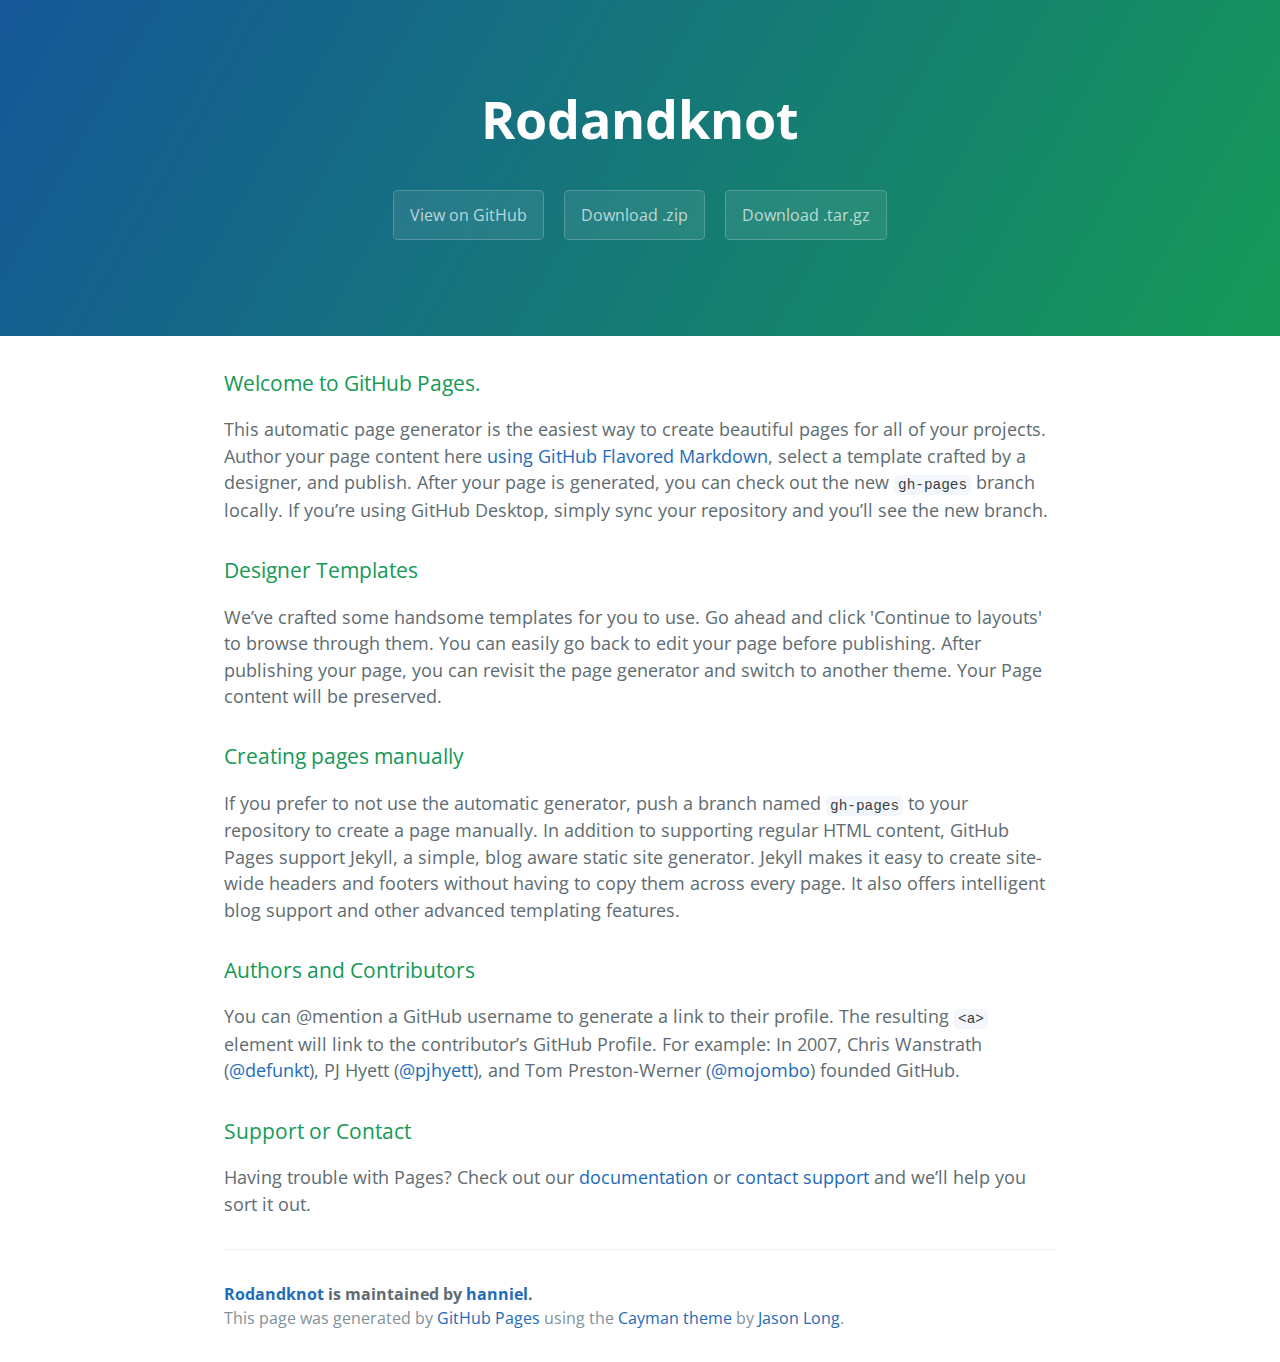
==== index.html @ f172fbc1 "Create gh-pages branch via GitHub" ====
<!DOCTYPE html>
<html lang="en-us">
  <head>
    <meta charset="UTF-8">
    <title>Rodandknot by hanniel</title>
    <meta name="viewport" content="width=device-width, initial-scale=1">
    <link rel="stylesheet" type="text/css" href="stylesheets/normalize.css" media="screen">
    <link href='https://fonts.googleapis.com/css?family=Open+Sans:400,700' rel='stylesheet' type='text/css'>
    <link rel="stylesheet" type="text/css" href="stylesheets/stylesheet.css" media="screen">
    <link rel="stylesheet" type="text/css" href="stylesheets/github-light.css" media="screen">
  </head>
  <body>
    <section class="page-header">
      <h1 class="project-name">Rodandknot</h1>
      <h2 class="project-tagline"></h2>
      <a href="https://github.com/hanniel/rodandknot" class="btn">View on GitHub</a>
      <a href="https://github.com/hanniel/rodandknot/zipball/master" class="btn">Download .zip</a>
      <a href="https://github.com/hanniel/rodandknot/tarball/master" class="btn">Download .tar.gz</a>
    </section>

    <section class="main-content">
      <h3>
<a id="welcome-to-github-pages" class="anchor" href="#welcome-to-github-pages" aria-hidden="true"><span aria-hidden="true" class="octicon octicon-link"></span></a>Welcome to GitHub Pages.</h3>

<p>This automatic page generator is the easiest way to create beautiful pages for all of your projects. Author your page content here <a href="https://guides.github.com/features/mastering-markdown/">using GitHub Flavored Markdown</a>, select a template crafted by a designer, and publish. After your page is generated, you can check out the new <code>gh-pages</code> branch locally. If you’re using GitHub Desktop, simply sync your repository and you’ll see the new branch.</p>

<h3>
<a id="designer-templates" class="anchor" href="#designer-templates" aria-hidden="true"><span aria-hidden="true" class="octicon octicon-link"></span></a>Designer Templates</h3>

<p>We’ve crafted some handsome templates for you to use. Go ahead and click 'Continue to layouts' to browse through them. You can easily go back to edit your page before publishing. After publishing your page, you can revisit the page generator and switch to another theme. Your Page content will be preserved.</p>

<h3>
<a id="creating-pages-manually" class="anchor" href="#creating-pages-manually" aria-hidden="true"><span aria-hidden="true" class="octicon octicon-link"></span></a>Creating pages manually</h3>

<p>If you prefer to not use the automatic generator, push a branch named <code>gh-pages</code> to your repository to create a page manually. In addition to supporting regular HTML content, GitHub Pages support Jekyll, a simple, blog aware static site generator. Jekyll makes it easy to create site-wide headers and footers without having to copy them across every page. It also offers intelligent blog support and other advanced templating features.</p>

<h3>
<a id="authors-and-contributors" class="anchor" href="#authors-and-contributors" aria-hidden="true"><span aria-hidden="true" class="octicon octicon-link"></span></a>Authors and Contributors</h3>

<p>You can @mention a GitHub username to generate a link to their profile. The resulting <code>&lt;a&gt;</code> element will link to the contributor’s GitHub Profile. For example: In 2007, Chris Wanstrath (<a href="https://github.com/defunkt" class="user-mention">@defunkt</a>), PJ Hyett (<a href="https://github.com/pjhyett" class="user-mention">@pjhyett</a>), and Tom Preston-Werner (<a href="https://github.com/mojombo" class="user-mention">@mojombo</a>) founded GitHub.</p>

<h3>
<a id="support-or-contact" class="anchor" href="#support-or-contact" aria-hidden="true"><span aria-hidden="true" class="octicon octicon-link"></span></a>Support or Contact</h3>

<p>Having trouble with Pages? Check out our <a href="https://help.github.com/pages">documentation</a> or <a href="https://github.com/contact">contact support</a> and we’ll help you sort it out.</p>

      <footer class="site-footer">
        <span class="site-footer-owner"><a href="https://github.com/hanniel/rodandknot">Rodandknot</a> is maintained by <a href="https://github.com/hanniel">hanniel</a>.</span>

        <span class="site-footer-credits">This page was generated by <a href="https://pages.github.com">GitHub Pages</a> using the <a href="https://github.com/jasonlong/cayman-theme">Cayman theme</a> by <a href="https://twitter.com/jasonlong">Jason Long</a>.</span>
      </footer>

    </section>

  
  </body>
</html>
---- stylesheets/stylesheet.css ----
* {
  box-sizing: border-box; }

body {
  padding: 0;
  margin: 0;
  font-family: "Open Sans", "Helvetica Neue", Helvetica, Arial, sans-serif;
  font-size: 16px;
  line-height: 1.5;
  color: #606c71; }

a {
  color: #1e6bb8;
  text-decoration: none; }
  a:hover {
    text-decoration: underline; }

.btn {
  display: inline-block;
  margin-bottom: 1rem;
  color: rgba(255, 255, 255, 0.7);
  background-color: rgba(255, 255, 255, 0.08);
  border-color: rgba(255, 255, 255, 0.2);
  border-style: solid;
  border-width: 1px;
  border-radius: 0.3rem;
  transition: color 0.2s, background-color 0.2s, border-color 0.2s; }
  .btn + .btn {
    margin-left: 1rem; }

.btn:hover {
  color: rgba(255, 255, 255, 0.8);
  text-decoration: none;
  background-color: rgba(255, 255, 255, 0.2);
  border-color: rgba(255, 255, 255, 0.3); }

@media screen and (min-width: 64em) {
  .btn {
    padding: 0.75rem 1rem; } }

@media screen and (min-width: 42em) and (max-width: 64em) {
  .btn {
    padding: 0.6rem 0.9rem;
    font-size: 0.9rem; } }

@media screen and (max-width: 42em) {
  .btn {
    display: block;
    width: 100%;
    padding: 0.75rem;
    font-size: 0.9rem; }
    .btn + .btn {
      margin-top: 1rem;
      margin-left: 0; } }

.page-header {
  color: #fff;
  text-align: center;
  background-color: #159957;
  background-image: linear-gradient(120deg, #155799, #159957); }

@media screen and (min-width: 64em) {
  .page-header {
    padding: 5rem 6rem; } }

@media screen and (min-width: 42em) and (max-width: 64em) {
  .page-header {
    padding: 3rem 4rem; } }

@media screen and (max-width: 42em) {
  .page-header {
    padding: 2rem 1rem; } }

.project-name {
  margin-top: 0;
  margin-bottom: 0.1rem; }

@media screen and (min-width: 64em) {
  .project-name {
    font-size: 3.25rem; } }

@media screen and (min-width: 42em) and (max-width: 64em) {
  .project-name {
    font-size: 2.25rem; } }

@media screen and (max-width: 42em) {
  .project-name {
    font-size: 1.75rem; } }

.project-tagline {
  margin-bottom: 2rem;
  font-weight: normal;
  opacity: 0.7; }

@media screen and (min-width: 64em) {
  .project-tagline {
    font-size: 1.25rem; } }

@media screen and (min-width: 42em) and (max-width: 64em) {
  .project-tagline {
    font-size: 1.15rem; } }

@media screen and (max-width: 42em) {
  .project-tagline {
    font-size: 1rem; } }

.main-content :first-child {
  margin-top: 0; }
.main-content img {
  max-width: 100%; }
.main-content h1, .main-content h2, .main-content h3, .main-content h4, .main-content h5, .main-content h6 {
  margin-top: 2rem;
  margin-bottom: 1rem;
  font-weight: normal;
  color: #159957; }
.main-content p {
  margin-bottom: 1em; }
.main-content code {
  padding: 2px 4px;
  font-family: Consolas, "Liberation Mono", Menlo, Courier, monospace;
  font-size: 0.9rem;
  color: #383e41;
  background-color: #f3f6fa;
  border-radius: 0.3rem; }
.main-content pre {
  padding: 0.8rem;
  margin-top: 0;
  margin-bottom: 1rem;
  font: 1rem Consolas, "Liberation Mono", Menlo, Courier, monospace;
  color: #567482;
  word-wrap: normal;
  background-color: #f3f6fa;
  border: solid 1px #dce6f0;
  border-radius: 0.3rem; }
  .main-content pre > code {
    padding: 0;
    margin: 0;
    font-size: 0.9rem;
    color: #567482;
    word-break: normal;
    white-space: pre;
    background: transparent;
    border: 0; }
.main-content .highlight {
  margin-bottom: 1rem; }
  .main-content .highlight pre {
    margin-bottom: 0;
    word-break: normal; }
.main-content .highlight pre, .main-content pre {
  padding: 0.8rem;
  overflow: auto;
  font-size: 0.9rem;
  line-height: 1.45;
  border-radius: 0.3rem; }
.main-content pre code, .main-content pre tt {
  display: inline;
  max-width: initial;
  padding: 0;
  margin: 0;
  overflow: initial;
  line-height: inherit;
  word-wrap: normal;
  background-color: transparent;
  border: 0; }
  .main-content pre code:before, .main-content pre code:after, .main-content pre tt:before, .main-content pre tt:after {
    content: normal; }
.main-content ul, .main-content ol {
  margin-top: 0; }
.main-content blockquote {
  padding: 0 1rem;
  margin-left: 0;
  color: #819198;
  border-left: 0.3rem solid #dce6f0; }
  .main-content blockquote > :first-child {
    margin-top: 0; }
  .main-content blockquote > :last-child {
    margin-bottom: 0; }
.main-content table {
  display: block;
  width: 100%;
  overflow: auto;
  word-break: normal;
  word-break: keep-all; }
  .main-content table th {
    font-weight: bold; }
  .main-content table th, .main-content table td {
    padding: 0.5rem 1rem;
    border: 1px solid #e9ebec; }
.main-content dl {
  padding: 0; }
  .main-content dl dt {
    padding: 0;
    margin-top: 1rem;
    font-size: 1rem;
    font-weight: bold; }
  .main-content dl dd {
    padding: 0;
    margin-bottom: 1rem; }
.main-content hr {
  height: 2px;
  padding: 0;
  margin: 1rem 0;
  background-color: #eff0f1;
  border: 0; }

@media screen and (min-width: 64em) {
  .main-content {
    max-width: 64rem;
    padding: 2rem 6rem;
    margin: 0 auto;
    font-size: 1.1rem; } }

@media screen and (min-width: 42em) and (max-width: 64em) {
  .main-content {
    padding: 2rem 4rem;
    font-size: 1.1rem; } }

@media screen and (max-width: 42em) {
  .main-content {
    padding: 2rem 1rem;
    font-size: 1rem; } }

.site-footer {
  padding-top: 2rem;
  margin-top: 2rem;
  border-top: solid 1px #eff0f1; }

.site-footer-owner {
  display: block;
  font-weight: bold; }

.site-footer-credits {
  color: #819198; }

@media screen and (min-width: 64em) {
  .site-footer {
    font-size: 1rem; } }

@media screen and (min-width: 42em) and (max-width: 64em) {
  .site-footer {
    font-size: 1rem; } }

@media screen and (max-width: 42em) {
  .site-footer {
    font-size: 0.9rem; } }
---- stylesheets/github-light.css ----
/*
The MIT License (MIT)

Copyright (c) 2016 GitHub, Inc.

Permission is hereby granted, free of charge, to any person obtaining a copy
of this software and associated documentation files (the "Software"), to deal
in the Software without restriction, including without limitation the rights
to use, copy, modify, merge, publish, distribute, sublicense, and/or sell
copies of the Software, and to permit persons to whom the Software is
furnished to do so, subject to the following conditions:

The above copyright notice and this permission notice shall be included in all
copies or substantial portions of the Software.

THE SOFTWARE IS PROVIDED "AS IS", WITHOUT WARRANTY OF ANY KIND, EXPRESS OR
IMPLIED, INCLUDING BUT NOT LIMITED TO THE WARRANTIES OF MERCHANTABILITY,
FITNESS FOR A PARTICULAR PURPOSE AND NONINFRINGEMENT. IN NO EVENT SHALL THE
AUTHORS OR COPYRIGHT HOLDERS BE LIABLE FOR ANY CLAIM, DAMAGES OR OTHER
LIABILITY, WHETHER IN AN ACTION OF CONTRACT, TORT OR OTHERWISE, ARISING FROM,
OUT OF OR IN CONNECTION WITH THE SOFTWARE OR THE USE OR OTHER DEALINGS IN THE
SOFTWARE.

*/

.pl-c /* comment */ {
  color: #969896;
}

.pl-c1 /* constant, variable.other.constant, support, meta.property-name, support.constant, support.variable, meta.module-reference, markup.raw, meta.diff.header */,
.pl-s .pl-v /* string variable */ {
  color: #0086b3;
}

.pl-e /* entity */,
.pl-en /* entity.name */ {
  color: #795da3;
}

.pl-smi /* variable.parameter.function, storage.modifier.package, storage.modifier.import, storage.type.java, variable.other */,
.pl-s .pl-s1 /* string source */ {
  color: #333;
}

.pl-ent /* entity.name.tag */ {
  color: #63a35c;
}

.pl-k /* keyword, storage, storage.type */ {
  color: #a71d5d;
}

.pl-s /* string */,
.pl-pds /* punctuation.definition.string, string.regexp.character-class */,
.pl-s .pl-pse .pl-s1 /* string punctuation.section.embedded source */,
.pl-sr /* string.regexp */,
.pl-sr .pl-cce /* string.regexp constant.character.escape */,
.pl-sr .pl-sre /* string.regexp source.ruby.embedded */,
.pl-sr .pl-sra /* string.regexp string.regexp.arbitrary-repitition */ {
  color: #183691;
}

.pl-v /* variable */ {
  color: #ed6a43;
}

.pl-id /* invalid.deprecated */ {
  color: #b52a1d;
}

.pl-ii /* invalid.illegal */ {
  color: #f8f8f8;
  background-color: #b52a1d;
}

.pl-sr .pl-cce /* string.regexp constant.character.escape */ {
  font-weight: bold;
  color: #63a35c;
}

.pl-ml /* markup.list */ {
  color: #693a17;
}

.pl-mh /* markup.heading */,
.pl-mh .pl-en /* markup.heading entity.name */,
.pl-ms /* meta.separator */ {
  font-weight: bold;
  color: #1d3e81;
}

.pl-mq /* markup.quote */ {
  color: #008080;
}

.pl-mi /* markup.italic */ {
  font-style: italic;
  color: #333;
}

.pl-mb /* markup.bold */ {
  font-weight: bold;
  color: #333;
}

.pl-md /* markup.deleted, meta.diff.header.from-file */ {
  color: #bd2c00;
  background-color: #ffecec;
}

.pl-mi1 /* markup.inserted, meta.diff.header.to-file */ {
  color: #55a532;
  background-color: #eaffea;
}

.pl-mdr /* meta.diff.range */ {
  font-weight: bold;
  color: #795da3;
}

.pl-mo /* meta.output */ {
  color: #1d3e81;
}
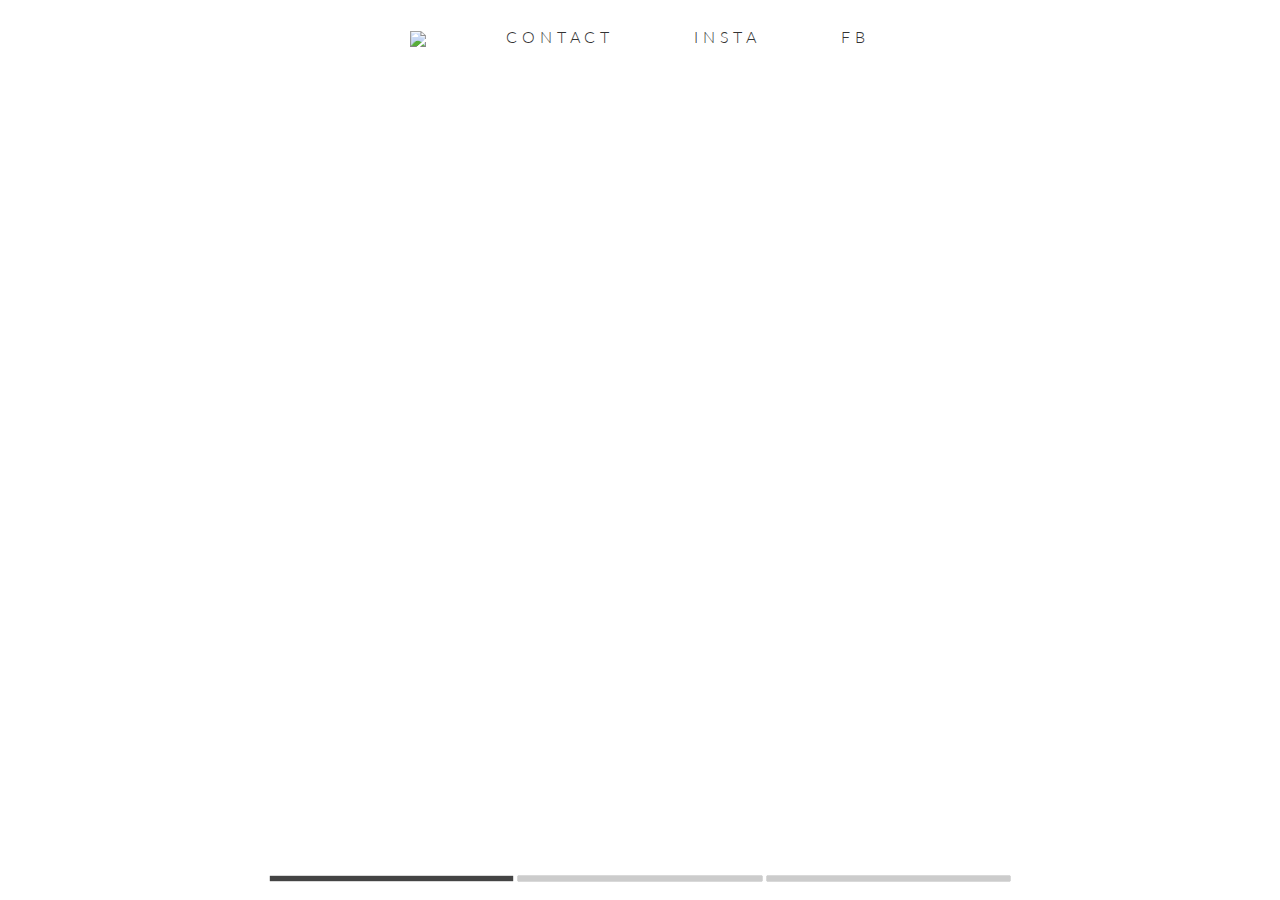
==== commit e30f8d04: "Add files via upload" ====
--- a/index.html
+++ b/index.html
@@ -1,57 +1,84 @@
-<!DOCTYPE html>
-<html lang="en-us">
-  <head>
-    <meta charset="UTF-8">
-    <title>Rodandknot by hanniel</title>
-    <meta name="viewport" content="width=device-width, initial-scale=1">
-    <link rel="stylesheet" type="text/css" href="stylesheets/normalize.css" media="screen">
-    <link href='https://fonts.googleapis.com/css?family=Open+Sans:400,700' rel='stylesheet' type='text/css'>
-    <link rel="stylesheet" type="text/css" href="stylesheets/stylesheet.css" media="screen">
-    <link rel="stylesheet" type="text/css" href="stylesheets/github-light.css" media="screen">
-  </head>
-  <body>
-    <section class="page-header">
-      <h1 class="project-name">Rodandknot</h1>
-      <h2 class="project-tagline"></h2>
-      <a href="https://github.com/hanniel/rodandknot" class="btn">View on GitHub</a>
-      <a href="https://github.com/hanniel/rodandknot/zipball/master" class="btn">Download .zip</a>
-      <a href="https://github.com/hanniel/rodandknot/tarball/master" class="btn">Download .tar.gz</a>
-    </section>
-
-    <section class="main-content">
-      <h3>
-<a id="welcome-to-github-pages" class="anchor" href="#welcome-to-github-pages" aria-hidden="true"><span aria-hidden="true" class="octicon octicon-link"></span></a>Welcome to GitHub Pages.</h3>
-
-<p>This automatic page generator is the easiest way to create beautiful pages for all of your projects. Author your page content here <a href="https://guides.github.com/features/mastering-markdown/">using GitHub Flavored Markdown</a>, select a template crafted by a designer, and publish. After your page is generated, you can check out the new <code>gh-pages</code> branch locally. If you’re using GitHub Desktop, simply sync your repository and you’ll see the new branch.</p>
-
-<h3>
-<a id="designer-templates" class="anchor" href="#designer-templates" aria-hidden="true"><span aria-hidden="true" class="octicon octicon-link"></span></a>Designer Templates</h3>
-
-<p>We’ve crafted some handsome templates for you to use. Go ahead and click 'Continue to layouts' to browse through them. You can easily go back to edit your page before publishing. After publishing your page, you can revisit the page generator and switch to another theme. Your Page content will be preserved.</p>
-
-<h3>
-<a id="creating-pages-manually" class="anchor" href="#creating-pages-manually" aria-hidden="true"><span aria-hidden="true" class="octicon octicon-link"></span></a>Creating pages manually</h3>
-
-<p>If you prefer to not use the automatic generator, push a branch named <code>gh-pages</code> to your repository to create a page manually. In addition to supporting regular HTML content, GitHub Pages support Jekyll, a simple, blog aware static site generator. Jekyll makes it easy to create site-wide headers and footers without having to copy them across every page. It also offers intelligent blog support and other advanced templating features.</p>
-
-<h3>
-<a id="authors-and-contributors" class="anchor" href="#authors-and-contributors" aria-hidden="true"><span aria-hidden="true" class="octicon octicon-link"></span></a>Authors and Contributors</h3>
-
-<p>You can @mention a GitHub username to generate a link to their profile. The resulting <code>&lt;a&gt;</code> element will link to the contributor’s GitHub Profile. For example: In 2007, Chris Wanstrath (<a href="https://github.com/defunkt" class="user-mention">@defunkt</a>), PJ Hyett (<a href="https://github.com/pjhyett" class="user-mention">@pjhyett</a>), and Tom Preston-Werner (<a href="https://github.com/mojombo" class="user-mention">@mojombo</a>) founded GitHub.</p>
-
-<h3>
-<a id="support-or-contact" class="anchor" href="#support-or-contact" aria-hidden="true"><span aria-hidden="true" class="octicon octicon-link"></span></a>Support or Contact</h3>
-
-<p>Having trouble with Pages? Check out our <a href="https://help.github.com/pages">documentation</a> or <a href="https://github.com/contact">contact support</a> and we’ll help you sort it out.</p>
-
-      <footer class="site-footer">
-        <span class="site-footer-owner"><a href="https://github.com/hanniel/rodandknot">Rodandknot</a> is maintained by <a href="https://github.com/hanniel">hanniel</a>.</span>
-
-        <span class="site-footer-credits">This page was generated by <a href="https://pages.github.com">GitHub Pages</a> using the <a href="https://github.com/jasonlong/cayman-theme">Cayman theme</a> by <a href="https://twitter.com/jasonlong">Jason Long</a>.</span>
-      </footer>
-
-    </section>
-
-  
-  </body>
-</html>
+<!doctype html>
+<html lang="en">
+<head>
+<meta charset="UTF-8">
+<title>Rod and Knot</title>
+<link rel="stylesheet" href="css/idangerous.swiper.css">
+<link rel="icon"
+      type="image/png"
+      href="img/favicon.png" />
+<link href='http://fonts.googleapis.com/css?family=Lato:400,300,700,900,400italic' rel='stylesheet' type='text/css'>
+<style>
+.device {
+	width: 100%;
+	height: 100%;
+	background: white;
+	position: absolute;
+}
+.swiper-container {
+	height: 100%;
+	width:100%;
+}
+/*.content-slide {
+	padding: 20px;
+	color: #fff;
+}*/
+
+.pagination {
+	position: absolute;
+	left: 0;
+	text-align: center;
+	bottom: 12px;
+	width: 100%;
+}
+.swiper-pagination-switch {
+	display: inline-block;
+	width: 19%;
+	height: 5px;
+	border-radius: 0px;
+	background: #CCC;
+	margin: 0 .2%;
+	cursor: pointer;
+	-moz-box-shadow: 0 0 1px 0px #222;
+	-webkit-box-shadow: 0 0 1px 0px#222;
+	box-shadow: 0 0 1px 0px #222;
+}
+.swiper-active-switch {
+	background: #444;
+}
+</style>
+<link href="css/style.css" rel="stylesheet" type="text/css">
+</head>
+ <div id="nav"><a href="index.html"><br> <img style="height:26px;width:auto; margin-bottom:-4px;" src="img/logo.png"></a><a href="contact.html">Contact</a><a href="http://instagram.com/rodandknot" target="_blank">Insta</a><a href="http://facebook.com/rodandknot" target="_blank">FB</a></div>
+<body>
+
+<!--
+<div id="welcome">
+<a href="projects.html">Rod & Knot</a>
+</div>
+-->
+
+<div class="device">
+  <div class="swiper-container">
+    <div class="swiper-wrapper">
+      <div class="swiper-slide"> <img src="img/1611_Rod-and-Knot-Produktfoto_1.png"> </div>
+      <div class="swiper-slide"> <img src="img/1611_Rod-and-Knot-Produktfoto_2.png"> </div>
+      <div class="swiper-slide"> <img src="img/1611_Rod-and-Knot-Produktfoto_4.png"> </div>
+    </div>
+  </div>
+</div>
+<div class="pagination"></div>
+</div>
+<script src="js/jquery-1.10.1.min.js"></script>
+<script src="js/idangerous.swiper-2.1.min.js"></script>
+<script>
+  var mySwiper = new Swiper('.swiper-container',{
+    pagination: '.pagination',
+    loop:true,
+    grabCursor: true,
+    paginationClickable: true
+  })
+
+  </script>
+</body>
+</html>
--- a/css/style.css
+++ b/css/style.css
@@ -0,0 +1,129 @@
+body {
+	margin: 0;
+	width="100%"
+	font-family: 'Lato', sans-serif;
+	font-size: 100%;
+	line-height: 1.5;
+}
+#nav {
+	left:0;
+	top:0;
+	position: absolute;
+	width: 100%;
+	height: 80px;
+	z-index: 3;
+	background-color: white;
+	text-align: center;
+	padding:0px;
+	margin:0;
+}
+#nav a {
+	color: #333;
+	font-family: 'Lato', sans-serif;
+	font-weight: 300;
+	text-decoration: none;
+	font-size: 16px;
+	text-transform: uppercase;
+	margin: 0 0px 0 80px;
+	letter-spacing: 0.3em;
+}
+#nav a:hover {
+	border-bottom: 2px solid #000;
+}
+
+#nav a:active {
+	border-bottom: 2px solid #000;
+}
+#nav img{
+	border: none;
+}
+#nav img:hover {
+	border: none;
+	opacity: .5;
+}
+
+
+@media screen and (max-width: 1100px) {
+#nav {
+	left:0;
+	top:0;
+	position: absolute;
+	width: 100%;
+	height: 100px;
+	z-index: 3;
+	background-color: white;
+	text-align: center;
+	padding:0px;
+	margin:0;
+}
+#nav a {
+	color: #333;
+	font-family: 'Lato', sans-serif;
+	font-weight: 300;
+	text-decoration: none;
+	font-size: 20px;
+	text-transform: uppercase;
+	margin: 0 0px 0 60px;
+	letter-spacing: 0.3em;
+}
+#nav a:hover {
+	border-bottom: 2px solid #000;
+}
+
+#nav a:active {
+	border-bottom: 2px solid #000;
+}
+#nav img{
+	border: none;
+}
+#nav img:hover {
+	border: none;
+	opacity: .5;
+}
+}
+/*
+#welcome{
+	height: auto;
+	width: auto;
+	margin-top:23%;
+	margin-left: 61%;
+	position: fixed;
+	z-index: 3;
+}
+#welcome a{
+	font-family: 'Lato', sans-serif;
+	background-color: #000;
+	font-size: 28px;
+	font-weight: bold;
+	text-transform: uppercase;
+	color: #FFF;
+	text-align: left;
+	text-decoration:none;
+	-webkit-transition: all 1s ease;
+	-moz-transition: all 1s ease;
+	-o-transition: all 1s ease;
+	-ms-transition: all 1s ease;
+	transition: all 1s ease;
+}
+#welcome a:hover{
+	font-size: 29px;
+}
+*/
+
+
+#footer {
+	bottom:0;
+	left:0;
+	float: left;
+	margin-top:30px;
+	border-top: 1px solid #555;
+	position: absolute;
+	padding-top: 20px;
+	background-color: white;
+	font-size: 10px;
+	letter-spacing: 0.2em;
+	height: 50px;
+	text-align: center;
+	width: 100%;
+	color: #555;
+}
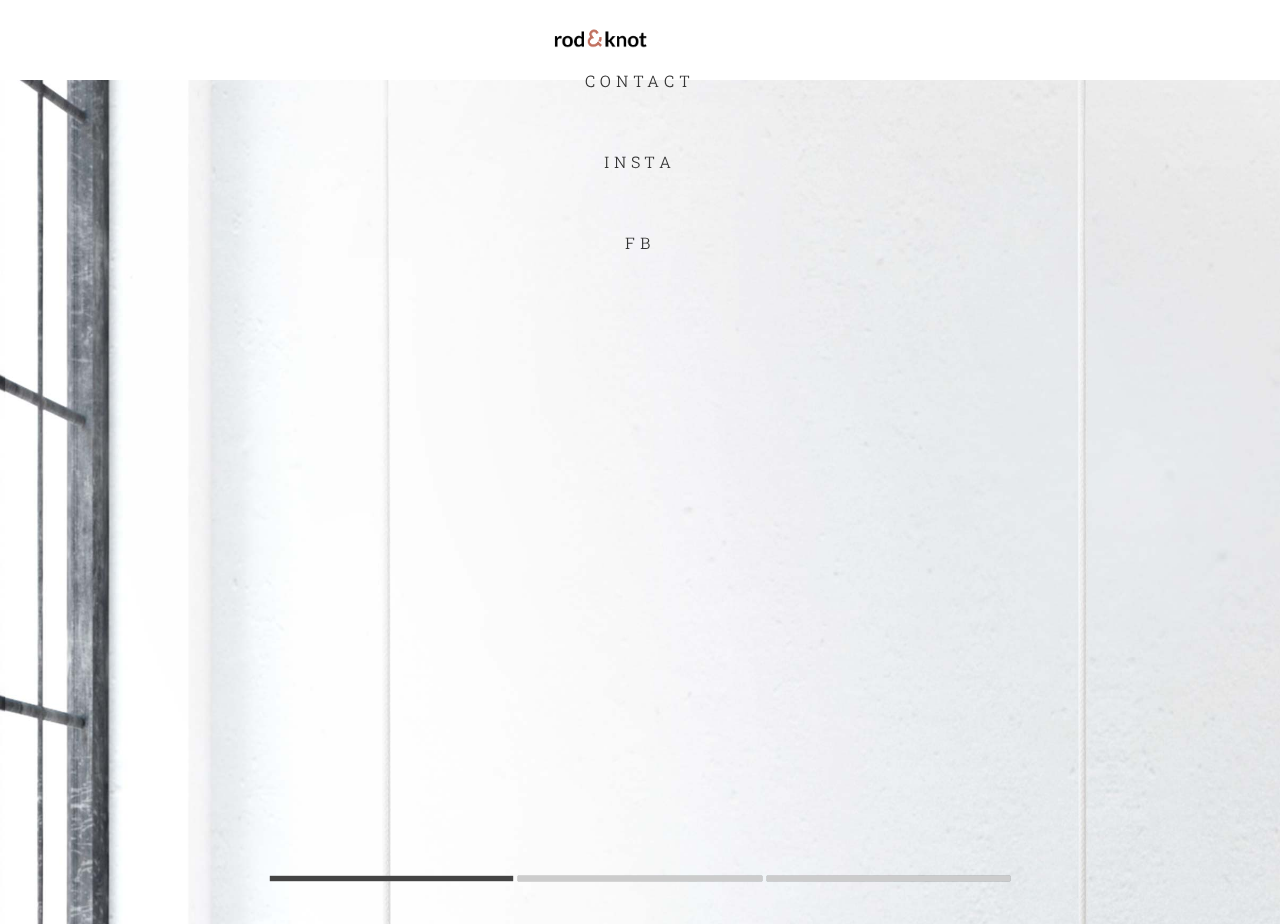
==== commit fd0e0715: "Add files via upload" ====
--- a/index.html
+++ b/index.html
@@ -4,9 +4,25 @@
 <meta charset="UTF-8">
 <title>Rod and Knot</title>
 <link rel="stylesheet" href="css/idangerous.swiper.css">
-<link rel="icon"
-      type="image/png"
-      href="img/favicon.png" />
+<link rel="shortcut icon" type="image/x-icon" href="/favicon.ico">
+  <meta http-equiv="Content-type" content="text/html;charset=UTF-8"/>
+  <meta name="generator" content="2015.2.1.352"/>
+  <meta name="viewport" content="width=device-width, initial-scale=1.0"/>
+  <link rel="apple-touch-icon" sizes="57x57" href="img/favicon/apple-icon-57x57.png">
+<link rel="apple-touch-icon" sizes="60x60" href="/img/favicon/apple-icon-60x60.png">
+<link rel="apple-touch-icon" sizes="72x72" href="/img/favicon/apple-icon-72x72.png">
+<link rel="apple-touch-icon" sizes="76x76" href="/img/favicon/apple-icon-76x76.png">
+<link rel="apple-touch-icon" sizes="114x114" href="/img/favicon/apple-icon-114x114.png">
+<link rel="apple-touch-icon" sizes="120x120" href="/img/favicon/apple-icon-120x120.png">
+<link rel="apple-touch-icon" sizes="144x144" href="/img/favicon/apple-icon-144x144.png">
+<link rel="apple-touch-icon" sizes="152x152" href="/img/favicon/apple-icon-152x152.png">
+<link rel="apple-touch-icon" sizes="180x180" href="/img/favicon/apple-icon-180x180.png">
+<link rel="icon" type="image/png" sizes="192x192"  href="/img/favicon/android-icon-192x192.png">
+<link rel="icon" type="image/png" sizes="32x32" href="/img/favicon/favicon-32x32.png">
+<link rel="icon" type="image/png" sizes="96x96" href="/img/favicon/favicon-96x96.png">
+<link rel="icon" type="image/png" sizes="16x16" href="/img/favicon/favicon-16x16.png">
+<link rel="stylesheet" href="css/idangerous.swiper.css">
+<link href="https://fonts.googleapis.com/css?family=Hanuman:700" rel="stylesheet"
 <link href='http://fonts.googleapis.com/css?family=Lato:400,300,700,900,400italic' rel='stylesheet' type='text/css'>
 <style>
 .device {
@@ -49,7 +65,12 @@
 </style>
 <link href="css/style.css" rel="stylesheet" type="text/css">
 </head>
- <div id="nav"><a href="index.html"><br> <img style="height:26px;width:auto; margin-bottom:-4px;" src="img/logo.png"></a><a href="contact.html">Contact</a><a href="http://instagram.com/rodandknot" target="_blank">Insta</a><a href="http://facebook.com/rodandknot" target="_blank">FB</a></div>
+ <div id="nav">
+   <a style="" href="index.html"><br> <img style="height:26px;width:auto; margin-bottom:-4px;" src="img/logo.png"></a>
+   <a href="contact.html"><p>Contact</p></a>
+   <a href="http://instagram.com/rodandknot" target="_blank"><p>Insta</p></a>
+   <a href="http://facebook.com/rodandknot" target="_blank" ><p>FB</p></a>
+ </div>
 <body>
 
 <!--
@@ -61,9 +82,9 @@
 <div class="device">
   <div class="swiper-container">
     <div class="swiper-wrapper">
-      <div class="swiper-slide"> <img src="img/1611_Rod-and-Knot-Produktfoto_1.png"> </div>
-      <div class="swiper-slide"> <img src="img/1611_Rod-and-Knot-Produktfoto_2.png"> </div>
-      <div class="swiper-slide"> <img src="img/1611_Rod-and-Knot-Produktfoto_4.png"> </div>
+      <div class="swiper-slide"> <img src="img/Kleiderstange-Kupfer-Rod-und-knot-Baumwollseil-Design-Etikett-1.jpg"> </div>
+      <div class="swiper-slide"> <img src="img/Kleiderstange-Kupfer-Rod-und-knot-Baumwollseil-Design-Etikett-2.jpg"> </div>
+      <div class="swiper-slide"> <img src="img/Kleiderstange-Kupfer-Rod-und-knot-Baumwollseil-Design-Etikett-3.jpg"> </div>
     </div>
   </div>
 </div>
--- a/css/style.css
+++ b/css/style.css
@@ -19,7 +19,7 @@
 }
 #nav a {
 	color: #333;
-	font-family: 'Lato', sans-serif;
+	font-family: 'Hanuman', monospace;
 	font-weight: 300;
 	text-decoration: none;
 	font-size: 16px;
@@ -27,7 +27,7 @@
 	margin: 0 0px 0 80px;
 	letter-spacing: 0.3em;
 }
-#nav a:hover {
+#nav p:hover {
 	border-bottom: 2px solid #000;
 }
 
@@ -58,7 +58,7 @@
 }
 #nav a {
 	color: #333;
-	font-family: 'Lato', sans-serif;
+		font-family: 'Hanuman', monospace;
 	font-weight: 300;
 	text-decoration: none;
 	font-size: 20px;
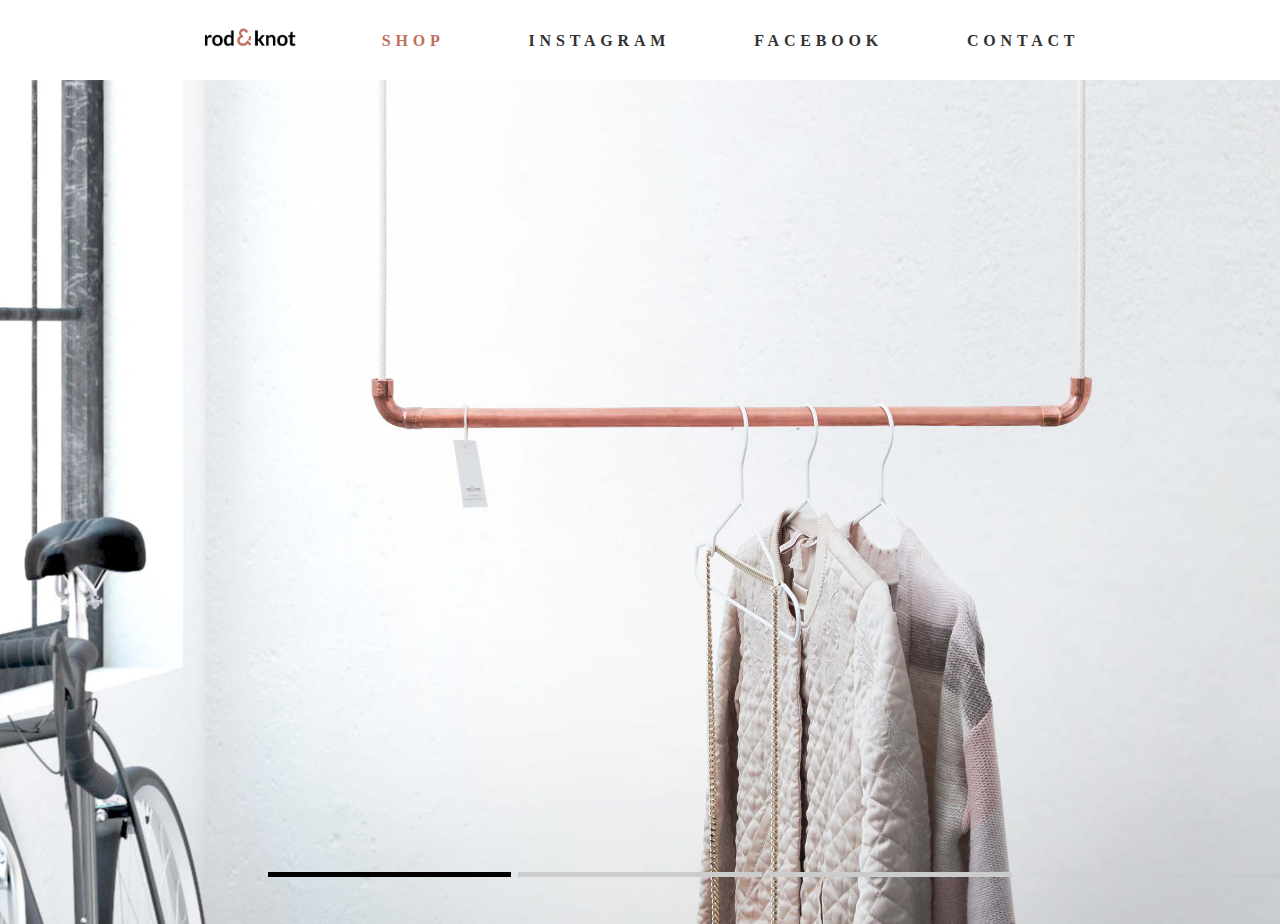
==== commit 06c529e3: "Add files via upload" ====
--- a/index.html
+++ b/index.html
@@ -22,8 +22,8 @@
 <link rel="icon" type="image/png" sizes="96x96" href="/img/favicon/favicon-96x96.png">
 <link rel="icon" type="image/png" sizes="16x16" href="/img/favicon/favicon-16x16.png">
 <link rel="stylesheet" href="css/idangerous.swiper.css">
-<link href="https://fonts.googleapis.com/css?family=Hanuman:700" rel="stylesheet"
-<link href='http://fonts.googleapis.com/css?family=Lato:400,300,700,900,400italic' rel='stylesheet' type='text/css'>
+<link href="https://fonts.googleapis.com/css?family=Hanuman:700" rel="style" >
+<link href='http://fonts.googleapis.com/css?family=Lato:400,300,700,900,400italic' rel='style' type='text/css'>
 <style>
 .device {
 	width: 100%;
@@ -53,23 +53,24 @@
 	height: 5px;
 	border-radius: 0px;
 	background: #CCC;
-	margin: 0 .2%;
+	margin: 0.3%;
 	cursor: pointer;
-	-moz-box-shadow: 0 0 1px 0px #222;
-	-webkit-box-shadow: 0 0 1px 0px#222;
-	box-shadow: 0 0 1px 0px #222;
+	-moz-box-shadow: 0 0 0px 0px #222;
+	-webkit-box-shadow: 0 0 0px 0px#222;
+	box-shadow: 0 0 0px 0px #222;
 }
 .swiper-active-switch {
-	background: #444;
+	background: black;
 }
 </style>
 <link href="css/style.css" rel="stylesheet" type="text/css">
 </head>
  <div id="nav">
-   <a style="" href="index.html"><br> <img style="height:26px;width:auto; margin-bottom:-4px;" src="img/logo.png"></a>
-   <a href="contact.html"><p>Contact</p></a>
-   <a href="http://instagram.com/rodandknot" target="_blank"><p>Insta</p></a>
-   <a href="http://facebook.com/rodandknot" target="_blank" ><p>FB</p></a>
+   <a style="border:none;" href="index.html"><br> <img style="height:26px;width:auto; margin-bottom:-4px;" src="img/logo.png"></a>
+  <a href="https://www.amazon.de/dp/B01MRFH01H" target="_blank" style="color:#c06f5e;">Shop</a>
+   <a href="http://instagram.com/rodandknot" target="_blank">Instagram</a>
+   <a href="http://facebook.com/rodandknot" target="_blank" >Facebook</a>
+   <a href="contact.html">Contact</a>
  </div>
 <body>
 
@@ -82,9 +83,12 @@
 <div class="device">
   <div class="swiper-container">
     <div class="swiper-wrapper">
-      <div class="swiper-slide"> <img src="img/Kleiderstange-Kupfer-Rod-und-knot-Baumwollseil-Design-Etikett-1.jpg"> </div>
-      <div class="swiper-slide"> <img src="img/Kleiderstange-Kupfer-Rod-und-knot-Baumwollseil-Design-Etikett-2.jpg"> </div>
-      <div class="swiper-slide"> <img src="img/Kleiderstange-Kupfer-Rod-und-knot-Baumwollseil-Design-Etikett-3.jpg"> </div>
+      <div class="swiper-slide" style="background-image: url(img/Kleiderstange-Kupfer-Rod-und-knot-Baumwollseil-Design-Etikett-1.jpg);
+      background-repeat:no-repeat; background-size:cover;background-position:60% 90%;"></div>
+      <div class="swiper-slide" style="background-image: url(img/Kleiderstange-Kupfer-Rod-und-knot-Baumwollseil-Design-Etikett-2.jpg);
+      background-repeat:no-repeat; background-size:cover;background-position:50% 80%;"></div>
+      <div class="swiper-slide" style="background-image: url(img/Kleiderstange-Kupfer-Rod-und-knot-Baumwollseil-Design-Etikett-3.jpg);
+      background-repeat:no-repeat; background-size:cover;background-position:60% 50%;"></div>
     </div>
   </div>
 </div>
--- a/css/style.css
+++ b/css/style.css
@@ -4,6 +4,10 @@
 	font-family: 'Lato', sans-serif;
 	font-size: 100%;
 	line-height: 1.5;
+}
+p{
+font-family: 'Lato', sans-serif;
+
 }
 #nav {
 	left:0;
@@ -19,28 +23,25 @@
 }
 #nav a {
 	color: #333;
-	font-family: 'Hanuman', monospace;
-	font-weight: 300;
+	font-family: 'Hanuman', serif;
+	font-weight: 700;
 	text-decoration: none;
 	font-size: 16px;
 	text-transform: uppercase;
 	margin: 0 0px 0 80px;
 	letter-spacing: 0.3em;
 }
-#nav p:hover {
-	border-bottom: 2px solid #000;
+#nav a:hover {
+	border-bottom: 2px solid #c06f5e;
 }
 
 #nav a:active {
-	border-bottom: 2px solid #000;
+	border-bottom: 2px solid #c06f5e;
 }
 #nav img{
 	border: none;
 }
-#nav img:hover {
-	border: none;
-	opacity: .5;
-}
+
 
 
 @media screen and (max-width: 1100px) {
@@ -49,37 +50,36 @@
 	top:0;
 	position: absolute;
 	width: 100%;
-	height: 100px;
+	height: 105px;
 	z-index: 3;
 	background-color: white;
 	text-align: center;
-	padding:0px;
+	padding-top:10px;
 	margin:0;
 }
 #nav a {
 	color: #333;
-		font-family: 'Hanuman', monospace;
-	font-weight: 300;
+	font-family: 'Hanuman', serif;
+	font-weight: 700;
 	text-decoration: none;
 	font-size: 20px;
 	text-transform: uppercase;
-	margin: 0 0px 0 60px;
+	width:100%;
+	margin: 0 100px 0 100px;
 	letter-spacing: 0.3em;
 }
 #nav a:hover {
-	border-bottom: 2px solid #000;
+	border-bottom: 2px solid #c06f5e;
 }
 
 #nav a:active {
-	border-bottom: 2px solid #000;
+	border-bottom: 2px solid #c06f5e;
 }
 #nav img{
+	padding-bottom:30px;
 	border: none;
 }
-#nav img:hover {
-	border: none;
-	opacity: .5;
-}
+
 }
 /*
 #welcome{
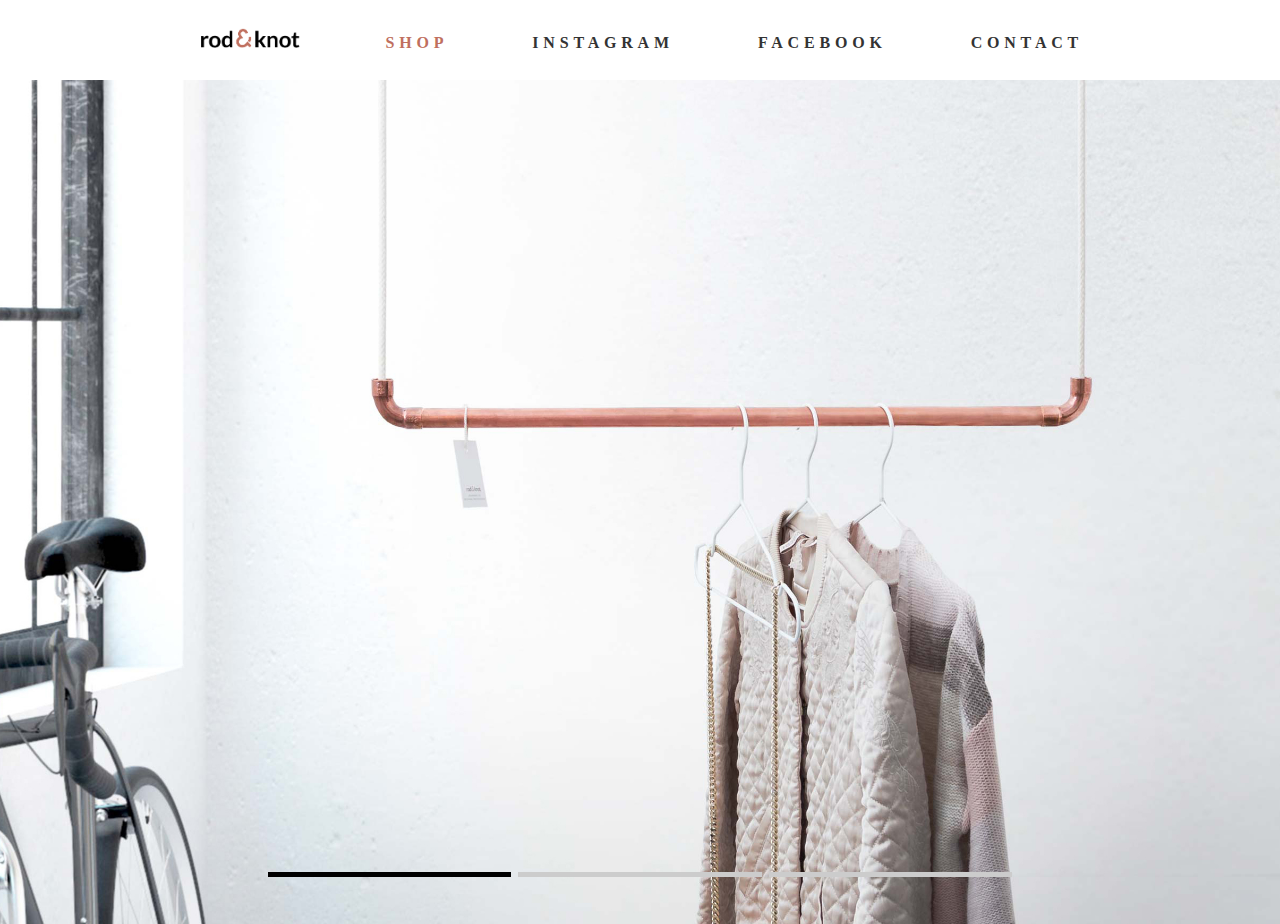
==== commit f79f729a: "Add files via upload" ====
--- a/index.html
+++ b/index.html
@@ -64,9 +64,34 @@
 }
 </style>
 <link href="css/style.css" rel="stylesheet" type="text/css">
+<!-- Facebook Pixel Code -->
+<script>
+!function(f,b,e,v,n,t,s){if(f.fbq)return;n=f.fbq=function(){n.callMethod?
+n.callMethod.apply(n,arguments):n.queue.push(arguments)};if(!f._fbq)f._fbq=n;
+n.push=n;n.loaded=!0;n.version='2.0';n.queue=[];t=b.createElement(e);t.async=!0;
+t.src=v;s=b.getElementsByTagName(e)[0];s.parentNode.insertBefore(t,s)}(window,
+document,'script','https://connect.facebook.net/en_US/fbevents.js');
+fbq('init', '297693677290841');
+fbq('track', 'PageView');
+</script>
+<noscript><img height="1" width="1" style="display:none"
+src="https://www.facebook.com/tr?id=297693677290841&ev=PageView&noscript=1"
+/></noscript>
+<!-- DO NOT MODIFY -->
+<!-- End Facebook Pixel Code -->
+<script>
+  (function(i,s,o,g,r,a,m){i['GoogleAnalyticsObject']=r;i[r]=i[r]||function(){
+  (i[r].q=i[r].q||[]).push(arguments)},i[r].l=1*new Date();a=s.createElement(o),
+  m=s.getElementsByTagName(o)[0];a.async=1;a.src=g;m.parentNode.insertBefore(a,m)
+  })(window,document,'script','https://www.google-analytics.com/analytics.js','ga');
+
+  ga('create', 'UA-87799671-1', 'auto');
+  ga('send', 'pageview');
+
+</script>
 </head>
  <div id="nav">
-   <a style="border:none;" href="index.html"><br> <img style="height:26px;width:auto; margin-bottom:-4px;" src="img/logo.png"></a>
+   <a style="border:none;" href="index.html"><br> <img style="height:28px;width:auto; margin-bottom:-4px;" src="img/logo.png"></a>
   <a href="https://www.amazon.de/dp/B01MRFH01H" target="_blank" style="color:#c06f5e;">Shop</a>
    <a href="http://instagram.com/rodandknot" target="_blank">Instagram</a>
    <a href="http://facebook.com/rodandknot" target="_blank" >Facebook</a>
--- a/css/style.css
+++ b/css/style.css
@@ -5,10 +5,40 @@
 	font-size: 100%;
 	line-height: 1.5;
 }
+
 p{
 font-family: 'Lato', sans-serif;
+}
 
+a {
+	color: #333;
+	font-family: 'Hanuman', serif;
+	font-weight: 700;
+	font-size:0.7em;
+	text-transform: uppercase;
+	letter-spacing: 0.2em;
 }
+a:hover {
+	text-decoration-color: #c06f5e;
+	color: #c06f5e;
+}
+h1{	color: #333;
+	font-family: 'Lato', sans-serif;
+	font-weight: 700;
+	text-decoration: none;
+	font-size: 22px;
+	text-transform: uppercase;
+	margin: 30px 0px 7px 0px;
+	letter-spacing: 0.3em;}
+
+h2{	color: #333;
+	font-family: 'Hanuman', serif;
+	font-weight: 700;
+	text-decoration: none;
+	font-size: 16px;
+	text-transform: uppercase;
+	margin: 30px 0px 7px 0px;
+	letter-spacing: 0.3em;}
 #nav {
 	left:0;
 	top:0;
@@ -42,7 +72,13 @@
 	border: none;
 }
 
-
+#impressum{
+	position:absolute;
+	top:20%;
+	width:70%;
+	margin-left:15%;
+	margin-right:15%;
+}
 
 @media screen and (max-width: 1100px) {
 #nav {
@@ -79,7 +115,13 @@
 	padding-bottom:30px;
 	border: none;
 }
-
+#impressum{
+	position:absolute;
+	top:50%;
+	width:90%;
+	margin-left:16px;
+	margin-right:16px;
+	text-align:center;
 }
 /*
 #welcome{
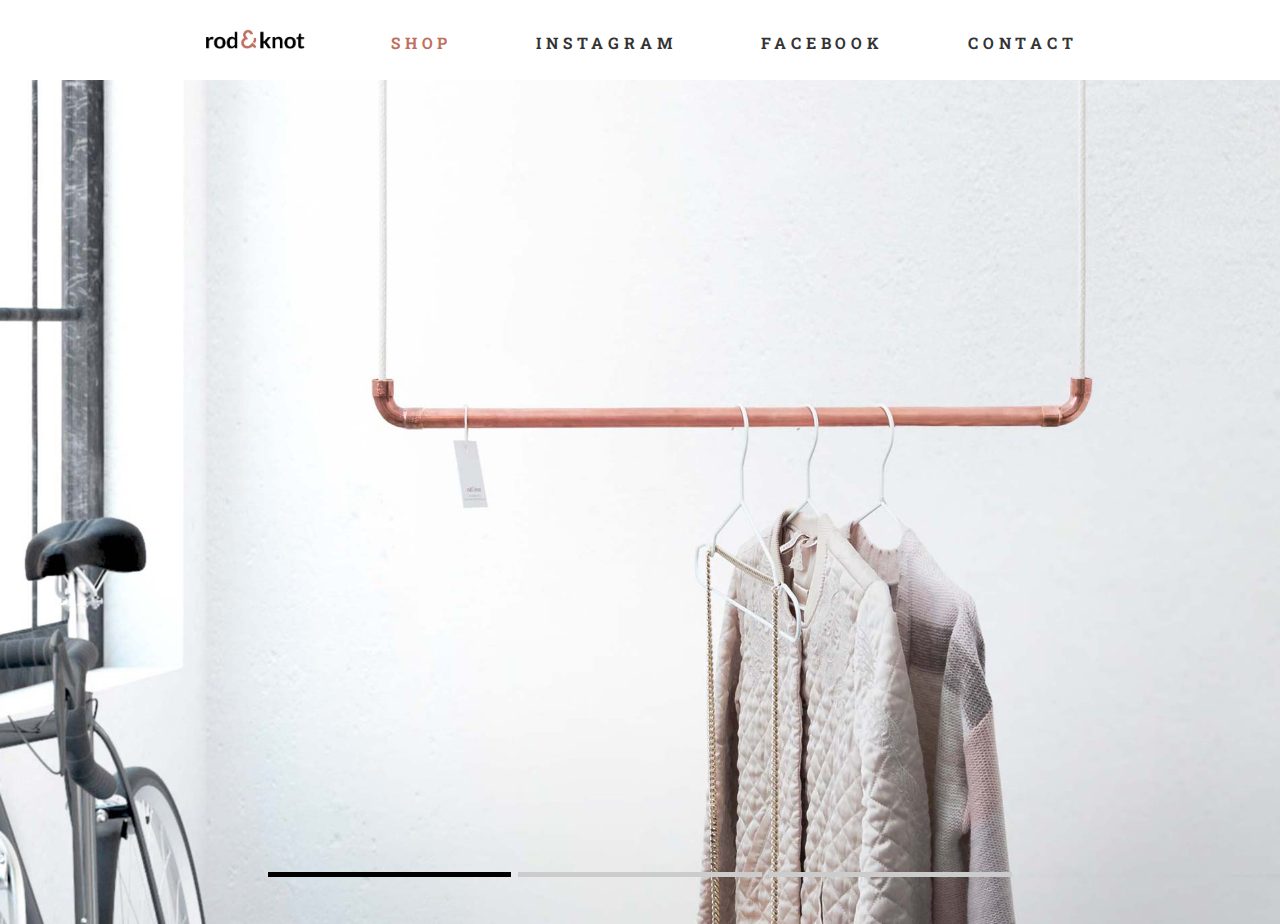
==== commit ad21945b: "Add files via upload" ====
--- a/index.html
+++ b/index.html
@@ -2,28 +2,28 @@
 <html lang="en">
 <head>
 <meta charset="UTF-8">
-<title>Rod and Knot</title>
-<link rel="stylesheet" href="css/idangerous.swiper.css">
-<link rel="shortcut icon" type="image/x-icon" href="/favicon.ico">
-  <meta http-equiv="Content-type" content="text/html;charset=UTF-8"/>
+<meta http-equiv="Content-type" content="text/html;charset=UTF-8"/>
   <meta name="generator" content="2015.2.1.352"/>
   <meta name="viewport" content="width=device-width, initial-scale=1.0"/>
+<title>Rod and Knot</title>
+
+<link rel="stylesheet" href="css/idangerous.swiper.css">
+<link rel="shortcut icon" type="image/x-icon" href="img/favicon/favicon.ico">
   <link rel="apple-touch-icon" sizes="57x57" href="img/favicon/apple-icon-57x57.png">
-<link rel="apple-touch-icon" sizes="60x60" href="/img/favicon/apple-icon-60x60.png">
-<link rel="apple-touch-icon" sizes="72x72" href="/img/favicon/apple-icon-72x72.png">
-<link rel="apple-touch-icon" sizes="76x76" href="/img/favicon/apple-icon-76x76.png">
-<link rel="apple-touch-icon" sizes="114x114" href="/img/favicon/apple-icon-114x114.png">
-<link rel="apple-touch-icon" sizes="120x120" href="/img/favicon/apple-icon-120x120.png">
-<link rel="apple-touch-icon" sizes="144x144" href="/img/favicon/apple-icon-144x144.png">
-<link rel="apple-touch-icon" sizes="152x152" href="/img/favicon/apple-icon-152x152.png">
-<link rel="apple-touch-icon" sizes="180x180" href="/img/favicon/apple-icon-180x180.png">
-<link rel="icon" type="image/png" sizes="192x192"  href="/img/favicon/android-icon-192x192.png">
-<link rel="icon" type="image/png" sizes="32x32" href="/img/favicon/favicon-32x32.png">
-<link rel="icon" type="image/png" sizes="96x96" href="/img/favicon/favicon-96x96.png">
-<link rel="icon" type="image/png" sizes="16x16" href="/img/favicon/favicon-16x16.png">
-<link rel="stylesheet" href="css/idangerous.swiper.css">
-<link href="https://fonts.googleapis.com/css?family=Hanuman:700" rel="style" >
-<link href='http://fonts.googleapis.com/css?family=Lato:400,300,700,900,400italic' rel='style' type='text/css'>
+<link rel="apple-touch-icon" sizes="60x60" href="img/favicon/apple-icon-60x60.png">
+<link rel="apple-touch-icon" sizes="72x72" href="img/favicon/apple-icon-72x72.png">
+<link rel="apple-touch-icon" sizes="76x76" href="img/favicon/apple-icon-76x76.png">
+<link rel="apple-touch-icon" sizes="114x114" href="img/favicon/apple-icon-114x114.png">
+<link rel="apple-touch-icon" sizes="120x120" href="img/favicon/apple-icon-120x120.png">
+<link rel="apple-touch-icon" sizes="144x144" href="img/favicon/apple-icon-144x144.png">
+<link rel="apple-touch-icon" sizes="152x152" href="img/favicon/apple-icon-152x152.png">
+<link rel="apple-touch-icon" sizes="180x180" href="img/favicon/apple-icon-180x180.png">
+<link rel="icon" type="image/png" sizes="192x192"  href="img/favicon/android-icon-192x192.png">
+<link rel="icon" type="image/png" sizes="32x32" href="img/favicon/favicon-32x32.png">
+<link rel="icon" type="image/png" sizes="96x96" href="img/favicon/favicon-96x96.png">
+<link rel="icon" type="image/png" sizes="16x16" href="img/favicon/favicon-16x16.png">
+<link href="https://fonts.googleapis.com/css?family=Hanuman:700" rel="stylesheet" type='text/css'>
+<link href='http://fonts.googleapis.com/css?family=Lato:400,300,700,900,400italic' rel='stylesheet' type='text/css'>
 <style>
 .device {
 	width: 100%;
@@ -92,7 +92,7 @@
 </head>
  <div id="nav">
    <a style="border:none;" href="index.html"><br> <img style="height:28px;width:auto; margin-bottom:-4px;" src="img/logo.png"></a>
-  <a href="https://www.amazon.de/dp/B01MRFH01H" target="_blank" style="color:#c06f5e;">Shop</a>
+  <a href="https://www.amazon.de/dp/B01MRFH01H/ref=as_li_ss_tl?ie=UTF8&linkCode=ll1&tag=rodandknotde-21&linkId=3b4ea21153abc56c34a3446af1fd7c10" target="_blank" style="color:#c06f5e;">Shop</a>
    <a href="http://instagram.com/rodandknot" target="_blank">Instagram</a>
    <a href="http://facebook.com/rodandknot" target="_blank" >Facebook</a>
    <a href="contact.html">Contact</a>
--- a/css/style.css
+++ b/css/style.css
@@ -39,6 +39,19 @@
 	text-transform: uppercase;
 	margin: 30px 0px 7px 0px;
 	letter-spacing: 0.3em;}
+
+.link {
+	font-family: 'Lato', sans-serif;
+	font-weight: 400;
+	font-size:100%;
+	text-transform: none;
+	letter-spacing: 0em;
+}
+.link:hover {
+		text-decoration-color: #c06f5e;
+		color: #c06f5e;
+	}
+
 #nav {
 	left:0;
 	top:0;
@@ -49,7 +62,7 @@
 	background-color: white;
 	text-align: center;
 	padding:0px;
-	margin:0;
+	margin:0px;
 }
 #nav a {
 	color: #333;
@@ -78,6 +91,7 @@
 	width:70%;
 	margin-left:15%;
 	margin-right:15%;
+		font-family: 'Lato', sans-serif;
 }
 
 @media screen and (max-width: 1100px) {
@@ -116,6 +130,7 @@
 	border: none;
 }
 #impressum{
+	font-family: 'Lato', sans-serif;
 	position:absolute;
 	top:50%;
 	width:90%;
